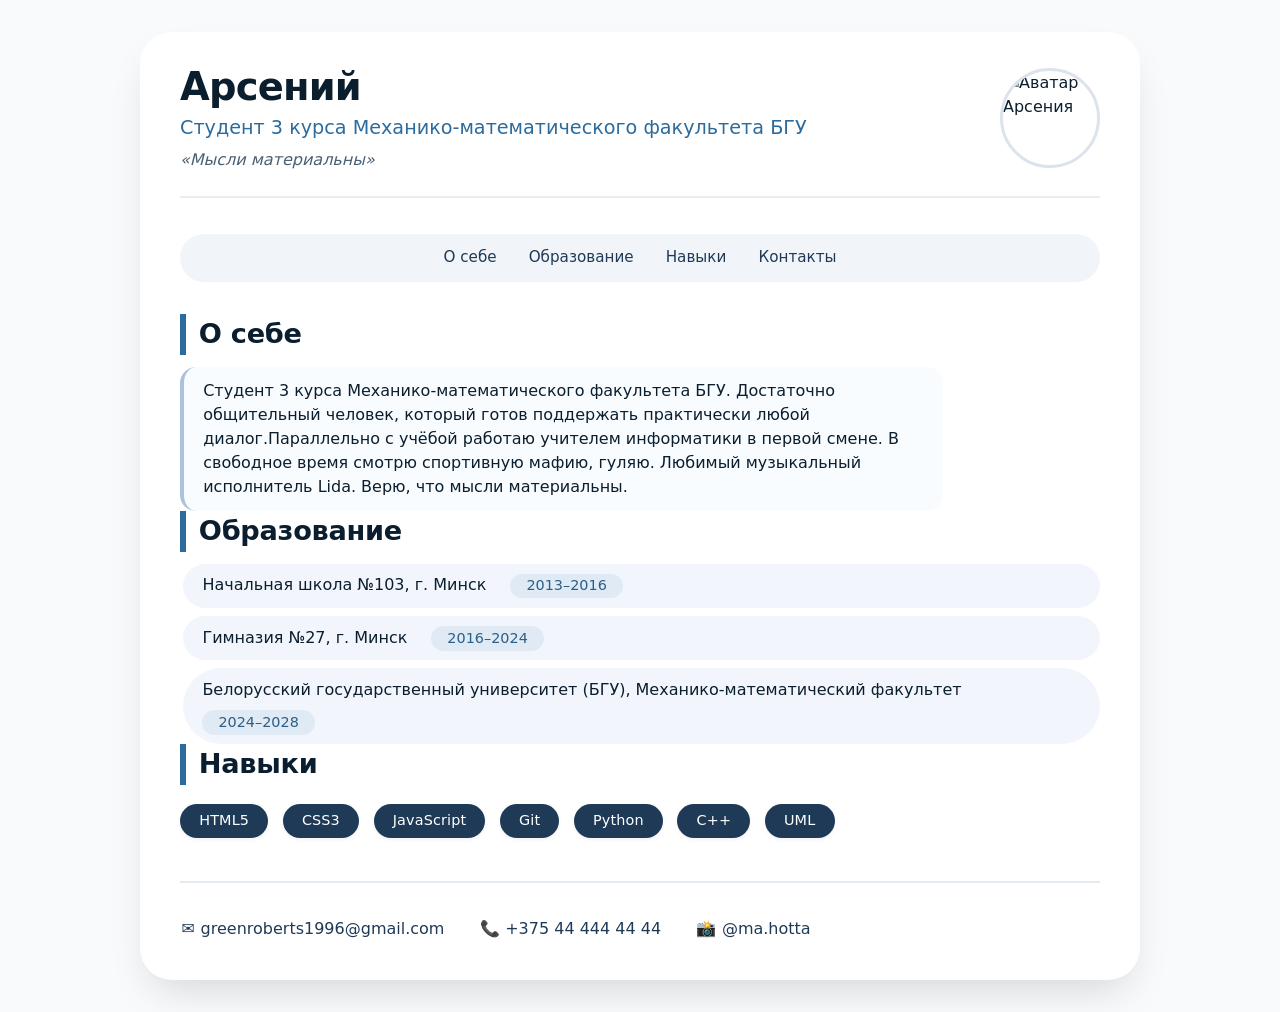
==== task1/index.html @ 05acd2c3 "task1 done Лаба1" ====
<!DOCTYPE html>
<html lang="ru">
<head>
    <meta charset="utf-8">
    <meta name="viewport" content="width=device-width, initial-scale=1">
    <title>Резюме · Арсений</title>
    <link rel="stylesheet" href="style.css">
</head>
<body>
<div class="resume-wrapper">

    <!-- ШАПКА -->
    <header>
        <div class="header-text">
            <h1>Арсений</h1>
            <div class="title">Студент 3 курса Механико-математического факультета БГУ</div>
            <div class="slogan">«Мысли материальны»</div>
        </div>
        <div class="avatar">
            <img src="https://i.pravatar.cc/300?img=11" alt="Аватар Арсения">
        </div>
    </header>

    <!-- НАВИГАЦИЯ -->
    <nav aria-label="Навигация по странице">
        <a href="#about">О себе</a>
        <a href="#education">Образование</a>
        <a href="#skills">Навыки</a>
        <a href="#contacts">Контакты</a>
    </nav>

    <!-- ОСНОВНОЕ СОДЕРЖИМОЕ -->
    <main>

        <!-- БЛОК «О себе» -->
        <article id="about" class="bio">
            <h2>О себе</h2>
            <p>
                Студент 3 курса Механико-математического факультета БГУ. Достаточно общительный человек, который готов поддержать практически любой диалог.Параллельно с учёбой работаю
                учителем информатики в первой смене. В свободное время смотрю спортивную мафию, гуляю. Любимый музыкальный исполнитель Lida.
                Верю, что мысли материальны.
            </p>
        </article>

        <!-- БЛОК «Образование» -->
        <section id="education">
            <h2>Образование</h2>
            <ul class="edu-list">
                <li>
                    <span>Начальная школа №103, г. Минск</span>
                    <span class="year">2013–2016</span>
                </li>
                <li>
                    <span>Гимназия №27, г. Минск</span>
                    <span class="year">2016–2024</span>
                </li>
                <li>
                    <span>Белорусский государственный университет (БГУ), Механико-математический факультет</span>
                    <span class="year">2024–2028</span>
                </li>
            </ul>
        </section>

        <!-- БЛОК «Навыки» -->
        <section id="skills">
            <h2>Навыки</h2>
            <div class="skills-wrapper">
                <!-- Веб-разработка -->
                <span class="skill">HTML5</span>
                <span class="skill">CSS3</span>
                <span class="skill">JavaScript</span>
                <span class="skill">Git</span>
                <!-- Языки -->
                <span class="skill">Python</span>
                <span class="skill">C++</span>
                <!-- Моделирование -->
                <span class="skill">UML</span>
            </div>
        </section>

    </main>

    <!--КОНТАКТЫ -->
    <footer id="contacts" class="contacts">
        <div class="contacts-group">
            <a href="mailto:greenroberts1996@gmail.com">greenroberts1996@gmail.com</a>
            <a href="tel:+375444444444">+375 44 444 44 44</a>
            <a href="https://instagram.com/ma.hotta" target="_blank" rel="noopener noreferrer">@ma.hotta</a>
        </div>
    </footer>

</div>
</body>
</html>
---- task1/style.css ----
* {
    margin: 0;
    padding: 0;
    box-sizing: border-box;
}

body {
    font-family: system-ui, -apple-system, 'Segoe UI', Roboto, 'Helvetica Neue', sans-serif;
    background: #f8fafc;
    color: #0b1e2e;
    line-height: 1.5;
    padding: 2rem 1.5rem;
    display: flex;
    flex-direction: column;
    align-items: center;
}

.resume-wrapper {
    max-width: 1000px;
    width: 100%;
    background: white;
    border-radius: 2rem;
    box-shadow: 0 20px 40px -12px rgba(0, 0, 0, 0.15);
    padding: 2rem 2.5rem;
    display: flex;
    flex-direction: column;
    gap: 2rem;
}

header {
    display: flex;
    flex-direction: row;
    flex-wrap: wrap;
    align-items: center;
    justify-content: space-between;
    gap: 1.5rem 1rem;
    border-bottom: 2px solid #e9edf2;
    padding-bottom: 1.5rem;
}

.header-text {
    display: flex;
    flex-direction: column;
    gap: 0.25rem;
}

.header-text h1 {
    font-size: 2.4rem;
    font-weight: 700;
    letter-spacing: -0.02em;
    line-height: 1.2;
}

.header-text .title {
    font-size: 1.2rem;
    font-weight: 500;
    color: #2c6b9e;
}

.header-text .slogan {
    font-style: italic;
    color: #4b5f73;
    margin-top: 0.1rem;
}

.avatar {
    flex-shrink: 0;
    border-radius: 50%;
    overflow: hidden;
    width: 100px;
    height: 100px;
    border: 3px solid #dce3ec;
    transition: box-shadow 0.2s;
}

.avatar img {
    display: block;
    width: 100%;
    height: 100%;
    object-fit: cover;
}

.avatar:hover {
    box-shadow: 0 0 0 5px rgba(44, 107, 158, 0.2);
}

nav {
    display: flex;
    flex-direction: row;
    flex-wrap: wrap;
    gap: 1.2rem 2rem;
    background: #f1f5f9;
    padding: 0.8rem 1.5rem;
    border-radius: 60px;
    justify-content: center;
    margin-top: 0.2rem;
}

nav a {
    color: #1f3a57;
    text-decoration: none;
    font-weight: 500;
    transition: color 0.2s, text-decoration 0.2s;
    font-size: 0.95rem;
}

nav a:hover {
    color: #0b2b47;
    text-decoration: underline;
    text-underline-offset: 4px;
}

section,
article {
    display: flex;
    flex-direction: column;
    gap: 0.75rem;
}

section h2,
article h2 {
    font-size: 1.7rem;
    font-weight: 600;
    letter-spacing: -0.01em;
    border-left: 6px solid #2c6b9e;
    padding-left: 0.8rem;
    color: #0a1e2f;
}

.bio p {
    max-width: 75ch;
    background: #f9fcff;
    padding: 0.75rem 1.2rem;
    border-radius: 16px;
    border-left: 4px solid #aac2db;
}

.edu-list {
    list-style: none;
    display: flex;
    flex-direction: column;
    gap: 0.5rem;
    padding-left: 0.2rem;
}

.edu-list li {
    display: flex;
    flex-wrap: wrap;
    align-items: baseline;
    gap: 0.5rem 1.5rem;
    background: #f2f6fc;
    padding: 0.6rem 1.2rem;
    border-radius: 40px;
    font-weight: 500;
}

.edu-list .year {
    font-weight: 400;
    color: #2c5f87;
    background: #e0eaf5;
    padding: 0.1rem 1rem;
    border-radius: 30px;
    font-size: 0.9rem;
}

.skills-wrapper {
    display: flex;
    flex-direction: row;
    flex-wrap: wrap;
    gap: 0.7rem 0.9rem;
    padding: 0.4rem 0 0.2rem;
}

.skill {
    background: #1f3a57;
    color: white;
    padding: 0.4rem 1.2rem;
    border-radius: 60px;
    font-size: 0.9rem;
    font-weight: 500;
    letter-spacing: 0.01em;
    transition: background 0.15s, transform 0.1s;
    display: inline-block;
    box-shadow: 0 2px 4px rgba(0, 0, 0, 0.05);
}

.skill:hover {
    background: #2c6b9e;
    transform: scale(1.02);
}

footer.contacts {
    display: flex;
    flex-direction: row;
    flex-wrap: wrap;
    align-items: center;
    justify-content: space-between;
    gap: 1rem 2rem;
    border-top: 2px solid #e4eaf1;
    padding-top: 1.8rem;
    margin-top: 0.5rem;
}

.contacts-group {
    display: flex;
    flex-direction: row;
    flex-wrap: wrap;
    gap: 1.2rem 2rem;
    align-items: center;
}

.contacts-group a {
    color: #1f3a57;
    text-decoration: none;
    font-weight: 500;
    padding: 0.3rem 0.1rem;
    border-bottom: 2px solid transparent;
    transition: color 0.2s, border-color 0.2s, background 0.2s;
    display: inline-flex;
    align-items: center;
    gap: 0.35rem;
}

.contacts-group a:hover {
    color: #0e2b47;
    border-bottom-color: #2c6b9e;
    background: rgba(44, 107, 158, 0.04);
    border-radius: 4px;
}

.contacts-group a[href^="mailto:"]::before {
    content: "✉️ ";
}

.contacts-group a[href^="tel:"]::before {
    content: "📞 ";
}

.contacts-group a[href*="github"]::before {
    content: "🐙 ";
}

.contacts-group a[href*="instagram"]::before {
    content: "📸 ";
}

.footer-note {
    color: #4e6d8c;
    font-size: 0.9rem;
}

section,
article,
nav,
footer {
    scroll-margin-top: 0.5rem;
}
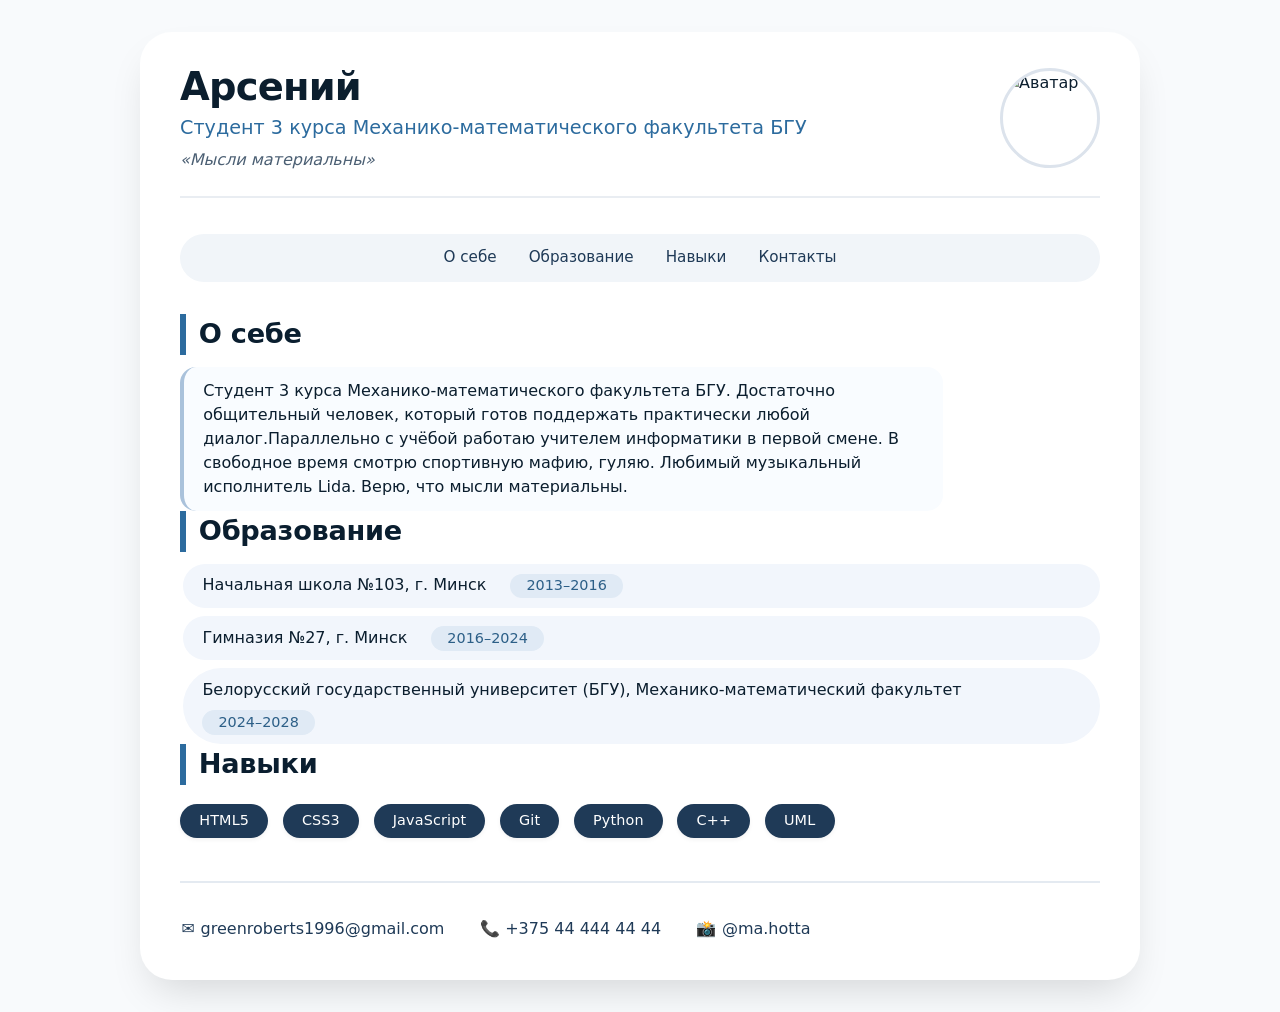
==== commit f68967dc: "Update index.html" ====
--- a/task1/index.html
+++ b/task1/index.html
@@ -17,7 +17,7 @@
             <div class="slogan">«Мысли материальны»</div>
         </div>
         <div class="avatar">
-            <img src="https://i.pravatar.cc/300?img=11" alt="Аватар Арсения">
+            <img src="https://i.postimg.cc/QMhJcQZ0/ava.jpg" alt="Аватар">
         </div>
     </header>
 
